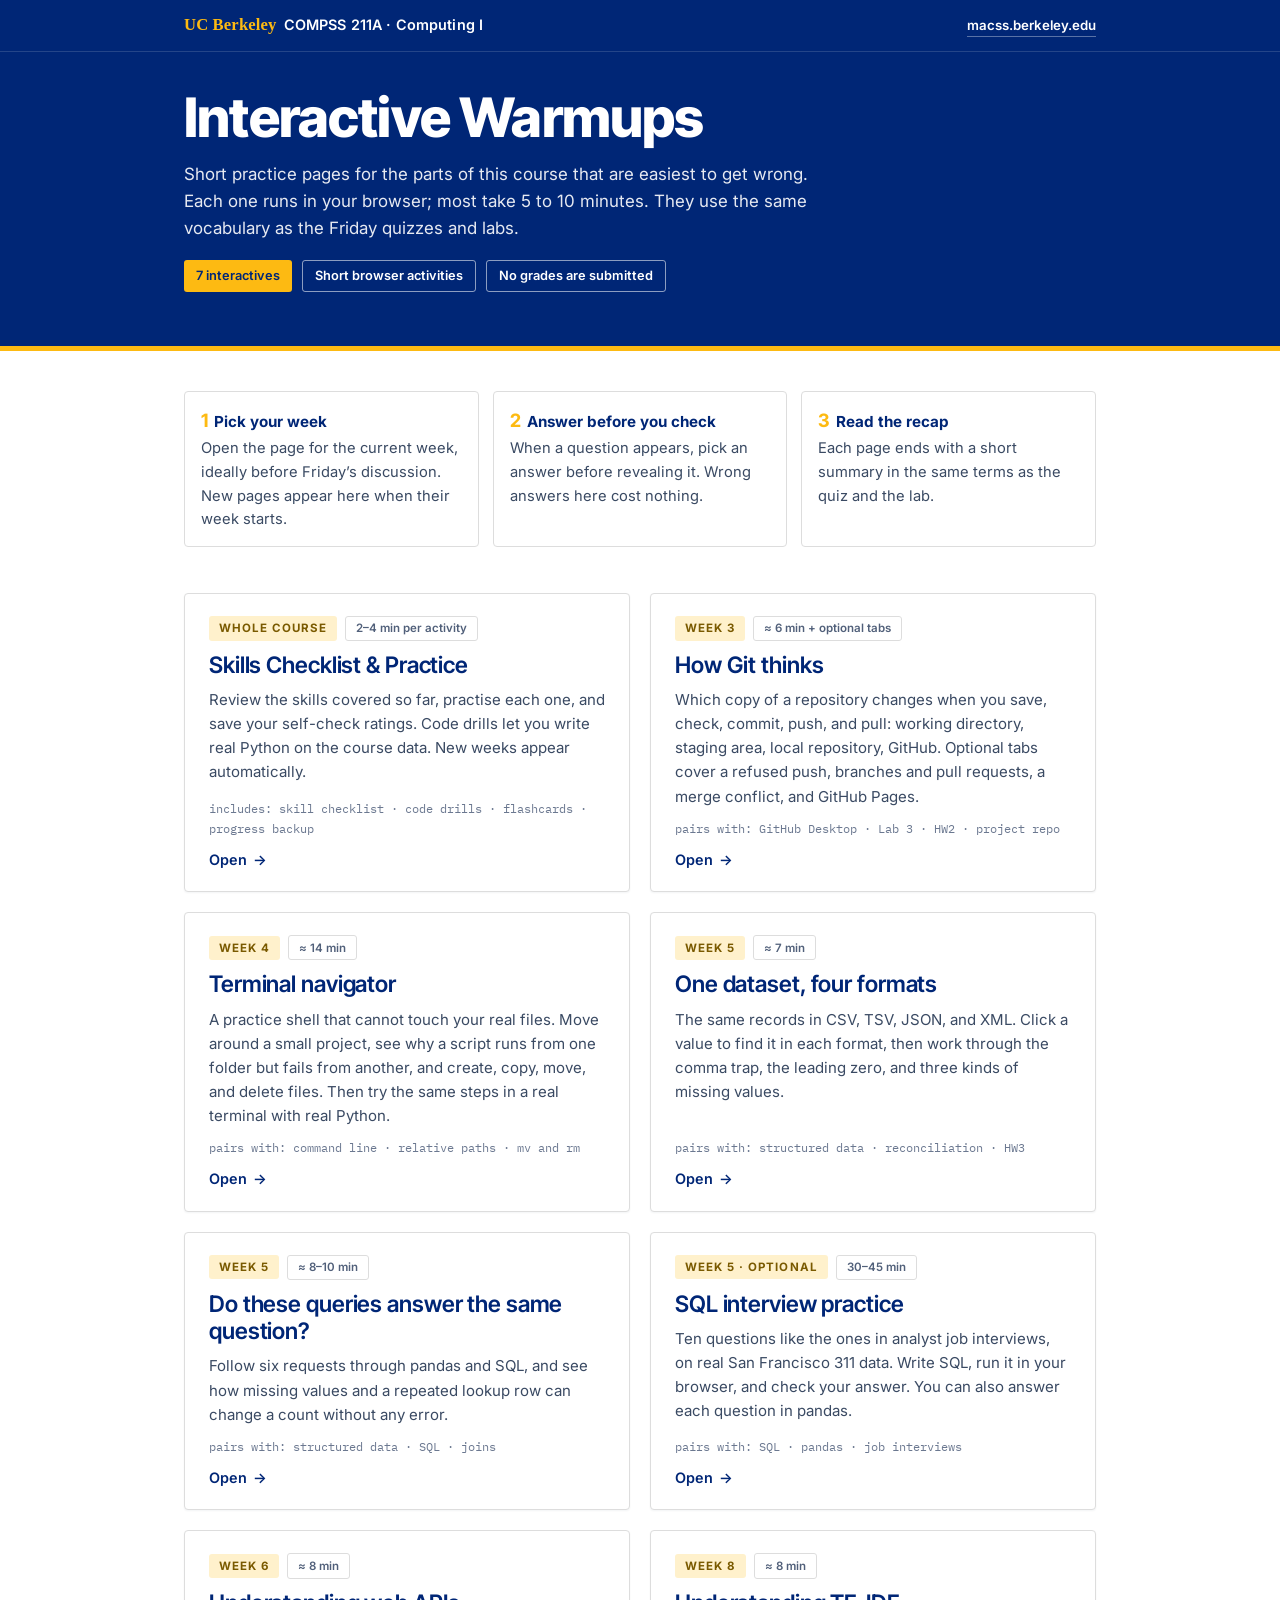
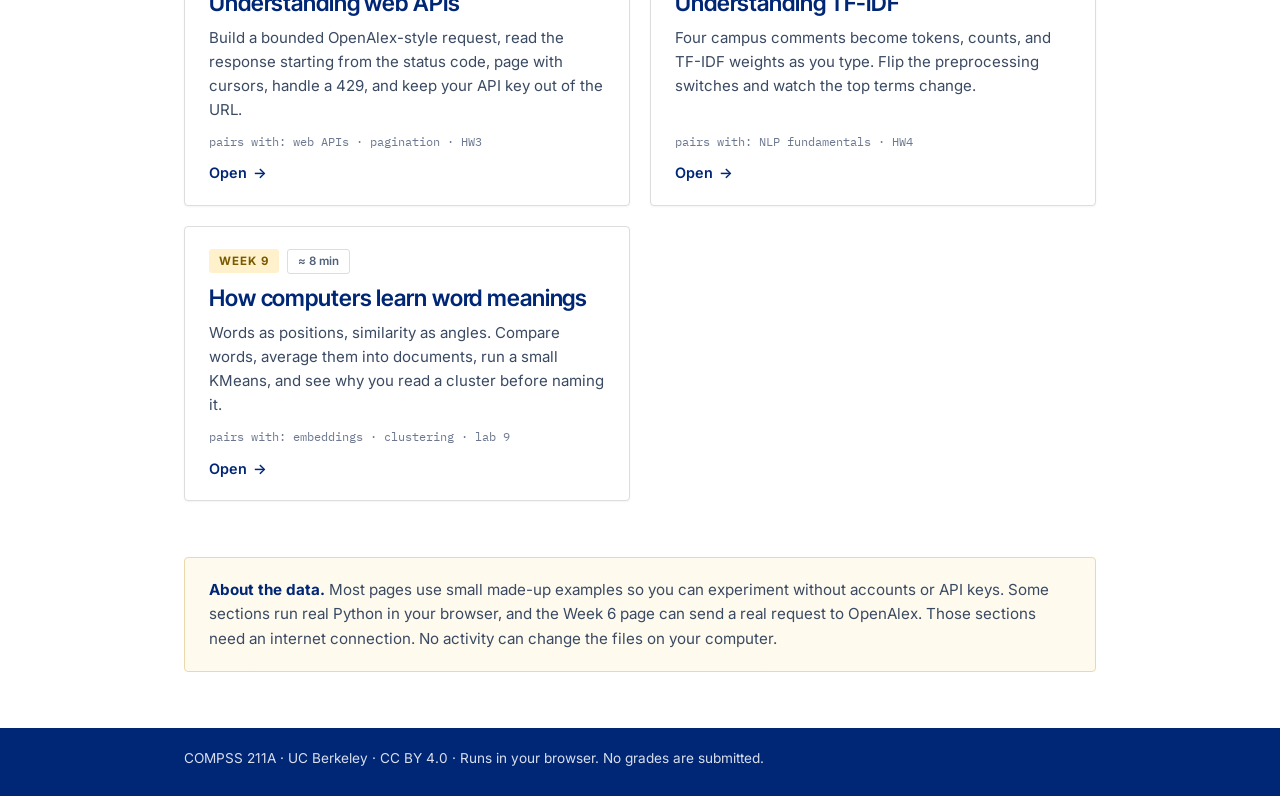
==== docs/index.html @ f14ea3a6 "Add SQL code drills and a ?preview switch to the practice studio Seven Week 5 drills practise SQL wi" ====
<!DOCTYPE html>
<html lang="en">
<head>
<meta charset="utf-8">
<meta name="viewport" content="width=device-width, initial-scale=1">
<title>COMPSS 211A Interactives</title>
<meta name="description" content="Short interactive practice pages for COMPSS 211A: Computing I at UC Berkeley, covering Git, Python scripts, the command line, data formats, web APIs, TF-IDF, and embeddings.">
<link rel="preconnect" href="https://fonts.googleapis.com">
<link rel="preconnect" href="https://fonts.gstatic.com" crossorigin>
<link href="https://fonts.googleapis.com/css2?family=Inter:wght@400;600;700&family=Inter+Tight:wght@600;700;800&family=IBM+Plex+Mono:wght@400;500&display=swap" rel="stylesheet">
<style>
:root{
  --berkeley:#002676; --ink:#1A1A1A; --paper:#FFFFFF; --card:#FFFFFF;
  --gold:#FDBA12; --gold-soft:#FFF1CC; --blue-mid:#2A4D9B; --line:#DDDDDD;
  --ok:#1E7D4E; --err:#B3403A; --code-bg:#0E1B45; --code-ink:#E8EDF6;
  --serif:"Inter Tight","Inter",-apple-system,"Segoe UI",sans-serif;
  --sans:"Inter",-apple-system,BlinkMacSystemFont,"Segoe UI",Helvetica,Arial,sans-serif;
  --mono:"IBM Plex Mono",ui-monospace,Menlo,monospace;
}
*{box-sizing:border-box;margin:0;padding:0}
html{scroll-behavior:smooth}
body{
  font-family:var(--sans);color:var(--ink);background:var(--paper);
  line-height:1.6;font-size:16.5px;
}
.wrap{max-width:960px;margin:0 auto;padding:0 24px}
/* ---------- header ---------- */
header{padding:56px 0 0}
.eyebrow{
  font-weight:600;letter-spacing:.14em;text-transform:uppercase;
  font-size:.78rem;color:var(--blue-mid);
}
h1{
  font-family:var(--serif);font-weight:600;color:var(--berkeley);
  font-size:clamp(2.3rem,5.5vw,3.4rem);line-height:1.12;margin:.35rem 0 .8rem;
  letter-spacing:-.01em;
}
h1 .amp{color:var(--gold);font-style:italic}
.lede{max-width:640px;font-size:1.06rem;color:#3A4A63}
.chips{display:flex;gap:10px;flex-wrap:wrap;margin:1.1rem 0 1.6rem}
.chip{
  display:inline-flex;align-items:center;gap:6px;
  font-size:.8rem;font-weight:600;padding:5px 12px;border-radius:3px;
}
.chip-gold{background:var(--gold);color:var(--berkeley)}
.chip-line{border:1.5px solid var(--line);color:#51607A;background:var(--card)}
.rule{height:3px;background:var(--gold);border:0;margin:0 0 44px;border-radius:2px}
/* ---------- how-to strip ---------- */
.howto{
  display:grid;grid-template-columns:repeat(3,1fr);gap:14px;margin-bottom:46px;
}
.howto div{
  background:var(--card);border:1px solid var(--line);border-radius:4px;
  padding:14px 16px;font-size:.92rem;color:#3A4A63;
}
.howto b{display:block;color:var(--berkeley);font-size:.95rem;margin-bottom:2px}
.howto .n{
  font-family:var(--serif);color:var(--gold);font-weight:700;font-size:1.15rem;
  margin-right:6px;
}
/* ---------- cards ---------- */
.grid{display:grid;grid-template-columns:1fr 1fr;gap:20px;margin-bottom:56px}
a.card{
  display:flex;flex-direction:column;gap:10px;text-decoration:none;color:inherit;
  background:var(--card);border:1px solid var(--line);border-radius:4px;
  padding:22px 24px 20px;box-shadow:0 1px 2px rgba(18,35,61,.05);
  transition:transform .18s ease, box-shadow .18s ease, border-color .18s ease;
  position:relative;overflow:hidden;
}
a.card::before{
  content:"";position:absolute;inset:0 auto 0 0;width:5px;background:var(--berkeley);
  transform:scaleY(0);transform-origin:top;transition:transform .22s ease;
}
a.card:hover,a.card:focus-visible{
  transform:translateY(-3px);box-shadow:0 10px 26px rgba(0,38,118,.13);
  border-color:#C4C9D4;
}
a.card:hover::before,a.card:focus-visible::before{transform:scaleY(1)}
a.card:focus-visible{outline:2px solid var(--gold);outline-offset:3px}
.card .meta{display:flex;gap:8px;align-items:center;flex-wrap:wrap}
.week{
  font-size:.72rem;font-weight:700;letter-spacing:.09em;text-transform:uppercase;
  background:var(--gold-soft);color:#7A5A00;padding:3px 10px;border-radius:3px;
}
.mins{font-size:.72rem;font-weight:600;color:#51607A;border:1.5px solid var(--line);
  padding:2.5px 10px;border-radius:3px}
.card h2{
  font-family:var(--serif);font-weight:600;color:var(--berkeley);
  font-size:1.42rem;line-height:1.2;letter-spacing:-.005em;
}
.card p{font-size:.94rem;color:#3A4A63;flex:1}
.card .go{
  font-weight:600;font-size:.9rem;color:var(--berkeley);
  display:inline-flex;align-items:center;gap:6px;
}
.card .go::after{content:"→";transition:transform .18s ease}
a.card:hover .go::after{transform:translateX(4px)}
.quiz{font-family:var(--mono);font-size:.76rem;color:#6B7890}
/* ---------- note ---------- */
.note{
  background:linear-gradient(0deg, rgba(253,186,18,.07), rgba(253,186,18,.07)),var(--card);
  border:1px solid #EAD9AC;border-radius:4px;padding:20px 24px;margin-bottom:56px;
  font-size:.95rem;color:#3A4A63;
}
.note b{color:var(--berkeley)}
/* ---------- footer ---------- */
footer{
  border-top:1px solid var(--line);padding:26px 0 44px;
  font-size:.85rem;color:#6B7890;
}
/* ---------- motion ---------- */
@media (prefers-reduced-motion: no-preference){
  .rise{opacity:0;transform:translateY(14px);animation:rise .6s ease forwards}
  @keyframes rise{to{opacity:1;transform:none}}
  .d1{animation-delay:.05s}.d2{animation-delay:.12s}.d3{animation-delay:.19s}
  .d4{animation-delay:.26s}.d5{animation-delay:.33s}.d6{animation-delay:.40s}
  .d7{animation-delay:.47s}.d8{animation-delay:.54s}.d9{animation-delay:.61s}
}
@media (max-width:760px){
  .grid{grid-template-columns:1fr}
  .howto{grid-template-columns:1fr}
  header{padding-top:40px}
}

/* ═══ MaCSS skin, aligned with macss.berkeley.edu ═══ */
html,body{overflow-x:clip}
.mast{background:var(--berkeley);margin:0 calc(50% - 50vw);padding:12px calc(50vw - 50%);display:flex;justify-content:space-between;align-items:baseline;gap:14px;flex-wrap:wrap;border-bottom:1px solid rgba(255,255,255,.14)}
.mast .brand{color:#fff;font-family:var(--sans);font-size:.9rem;font-weight:600;letter-spacing:.01em}
.mast .brand .uc{font-family:Georgia,"Times New Roman",serif;color:var(--gold);font-size:1.04rem;font-weight:700;margin-right:7px}
.mast a{color:#fff;font-family:var(--sans);font-weight:600;font-size:.83rem;text-decoration:none;border-bottom:1.5px solid rgba(255,255,255,.35);border-radius:0}
.mast a:hover{border-bottom-color:var(--gold);color:#fff;text-decoration:none}
.mast a:focus-visible{outline:2px solid var(--gold);outline-offset:3px}
.wrap>header,.page>header{background:var(--berkeley);margin:0 calc(50% - 50vw);padding:30px calc(50vw - 50%) 28px;border-bottom:5px solid var(--gold);margin-bottom:40px}
.wrap>header .eyebrow,.page>header .eyebrow{display:none}
.wrap>header h1,.page>header h1{color:#fff;font-weight:800;letter-spacing:-.015em}
.wrap>header .lede,.wrap>header .promise,.page>header .promise,.page>header .lede{color:rgba(255,255,255,.9)}
.wrap>header .chip-line,.wrap>header .chip-outline,.page>header .chip-outline,.wrap>header .meta-chip.outline{border-color:rgba(255,255,255,.55);color:#fff;background:transparent}
.rule,.goldrule,.gold-rule{display:none}
.rise,.reveal,.fade{opacity:1!important;transform:none!important;animation:none!important}
h2 .step{color:var(--berkeley)}
footer{background:var(--berkeley);color:rgba(255,255,255,.85);margin:44px calc(50% - 50vw) 0;padding:20px calc(50vw - 50%) 26px;border-top:0}
/* Cards for later weeks stay hidden until their week starts (see the script at the end). */
.card[data-open]:not(.is-open){display:none}
</style>
</head>
<body>
<div class="wrap">

<div class="mast"><span class="brand"><span class="uc">UC Berkeley</span>COMPSS 211A · Computing I</span><a href="https://macss.berkeley.edu/">macss.berkeley.edu</a></div>

<header>
  <p class="eyebrow rise d1">COMPSS 211A &middot; Computing I &middot; UC Berkeley</p>
  <h1 class="rise d2">Interactive Warmups</h1>
  <p class="lede rise d3">
    Short practice pages for the parts of this course that are easiest to get wrong.
    Each one runs in your browser; most take 5 to 10 minutes. They use the same
    vocabulary as the Friday quizzes and labs.
  </p>
  <div class="chips rise d4">
    <span class="chip chip-gold">7 interactives</span>
    <span class="chip chip-line">Short browser activities</span>
    <span class="chip chip-line">No grades are submitted</span>
  </div>
</header>
<hr class="rule rise d4">

<section class="howto rise d5" aria-label="How to use these">
  <div><b><span class="n">1</span>Pick your week</b>Open the page for the current week, ideally before Friday’s discussion. New pages appear here when their week starts.</div>
  <div><b><span class="n">2</span>Answer before you check</b>When a question appears, pick an answer before revealing it. Wrong answers here cost nothing.</div>
  <div><b><span class="n">3</span>Read the recap</b>Each page ends with a short summary in the same terms as the quiz and the lab.</div>
</section>

<main class="grid">
  <a class="card" href="https://macss-berkeley.github.io/compss-211a/practice/#class/fa667cca8488390e591cf06e9cb55d4dbf8f8232f83f6397">
    <span class="meta"><span class="week">Whole course</span><span class="mins">2–4 min per activity</span></span>
    <h2>Skills Checklist &amp; Practice</h2>
    <p>Review the skills covered so far, practise each one, and save your self-check ratings. Code drills let you write real Python on the course data. New weeks appear automatically.</p>
    <span class="quiz">includes: skill checklist &middot; code drills &middot; flashcards &middot; progress backup</span>
    <span class="go">Open</span>
  </a>
  <a class="card rise d5" data-open="2026-09-21T00:00:00-07:00" href="interactives/week03-how-git-thinks.html">
    <span class="meta"><span class="week">Week 3</span><span class="mins">≈ 6 min + optional tabs</span></span>
    <h2>How Git thinks</h2>
    <p>Which copy of a repository changes when you save, check, commit, push, and pull: working directory, staging area, local repository, GitHub. Optional tabs cover a refused push, branches and pull requests, a merge conflict, and GitHub Pages.</p>
    <span class="quiz">pairs with: GitHub Desktop &middot; Lab 3 &middot; HW2 &middot; project repo</span>
    <span class="go">Open</span>
  </a>

  <a class="card rise d6" data-open="2026-09-28T00:00:00-07:00" href="interactives/week04-terminal-navigator.html">
    <span class="meta"><span class="week">Week 4</span><span class="mins">≈ 14 min</span></span>
    <h2>Terminal navigator</h2>
    <p>A practice shell that cannot touch your real files. Move around a small project, see why a script runs from one folder but fails from another, and create, copy, move, and delete files. Then try the same steps in a real terminal with real Python.</p>
    <span class="quiz">pairs with: command line &middot; relative paths &middot; mv and rm</span>
    <span class="go">Open</span>
  </a>

  <a class="card rise d7" data-open="2026-10-05T00:00:00-07:00" href="interactives/week05-one-dataset-four-formats.html">
    <span class="meta"><span class="week">Week 5</span><span class="mins">≈ 7 min</span></span>
    <h2>One dataset, four formats</h2>
    <p>The same records in CSV, TSV, JSON, and XML. Click a value to find it in each format, then work through the comma trap, the leading zero, and three kinds of missing values.</p>
    <span class="quiz">pairs with: structured data &middot; reconciliation &middot; HW3</span>
    <span class="go">Open</span>
  </a>

  <a class="card rise d7" data-open="2026-10-05T00:00:00-07:00" href="interactives/week05-pandas-sql.html">
    <span class="meta"><span class="week">Week 5</span><span class="mins">≈ 8–10 min</span></span>
    <h2>Do these queries answer the same question?</h2>
    <p>Follow six requests through pandas and SQL, and see how missing values and a repeated lookup row can change a count without any error.</p>
    <span class="quiz">pairs with: structured data &middot; SQL &middot; joins</span>
    <span class="go">Open</span>
  </a>

  <a class="card rise d7" data-open="2026-10-05T00:00:00-07:00" href="interactives/week05-sql-practice.html">
    <span class="meta"><span class="week">Week 5 · optional</span><span class="mins">30–45 min</span></span>
    <h2>SQL interview practice</h2>
    <p>Ten questions like the ones in analyst job interviews, on real San Francisco 311 data. Write SQL, run it in your browser, and check your answer. You can also answer each question in pandas.</p>
    <span class="quiz">pairs with: SQL &middot; pandas &middot; job interviews</span>
    <span class="go">Open</span>
  </a>

  <a class="card rise d7" data-open="2026-10-12T00:00:00-07:00" href="interactives/week06-understanding-web-apis.html">
    <span class="meta"><span class="week">Week 6</span><span class="mins">≈ 8 min</span></span>
    <h2>Understanding web APIs</h2>
    <p>Build a bounded OpenAlex-style request, read the response starting from the status code, page with cursors, handle a 429, and keep your API key out of the URL.</p>
    <span class="quiz">pairs with: web APIs &middot; pagination &middot; HW3</span>
    <span class="go">Open</span>
  </a>

  <a class="card rise d8" data-open="2026-10-26T00:00:00-07:00" href="interactives/week08-understanding-tf-idf.html">
    <span class="meta"><span class="week">Week 8</span><span class="mins">≈ 8 min</span></span>
    <h2>Understanding TF-IDF</h2>
    <p>Four campus comments become tokens, counts, and TF-IDF weights as you type. Flip the preprocessing switches and watch the top terms change.</p>
    <span class="quiz">pairs with: NLP fundamentals &middot; HW4</span>
    <span class="go">Open</span>
  </a>

  <a class="card rise d8" data-open="2026-11-02T00:00:00-08:00" href="interactives/week09-how-computers-learn-word-meanings.html">
    <span class="meta"><span class="week">Week 9</span><span class="mins">≈ 8 min</span></span>
    <h2>How computers learn word meanings</h2>
    <p>Words as positions, similarity as angles. Compare words, average them into documents, run a small KMeans, and see why you read a cluster before naming it.</p>
    <span class="quiz">pairs with: embeddings &middot; clustering &middot; lab 9</span>
    <span class="go">Open</span>
  </a>
</main>

<aside class="note rise d9">
  <b>About the data.</b> Most pages use small made-up examples so you can experiment
  without accounts or API keys. Some sections run real Python in your browser, and the
  Week 6 page can send a real request to OpenAlex. Those sections need an internet
  connection. No activity can change the files on your computer.
</aside>

<footer class="rise d9">
  COMPSS 211A &middot; UC Berkeley &middot; CC BY 4.0 &middot; Runs in your browser. No grades are submitted.
</footer>

</div>
<script>
/* Show a week's cards from Monday 00:00 Pacific of that week. Add ?preview to the URL to see every card. */
(function () {
  var now = new Date();
  var preview = /[?&]preview\b/.test(location.search);
  document.querySelectorAll(".card[data-open]").forEach(function (card) {
    if (preview || now >= new Date(card.getAttribute("data-open"))) card.classList.add("is-open");
  });
  /* The practice studio has the same switch: carry the preview over, without joining the class report. */
  if (preview) document.querySelectorAll('a.card[href*="/practice/"]').forEach(function (card) {
    card.setAttribute("href", "practice/?preview");
  });
})();
</script>
</body>
</html>
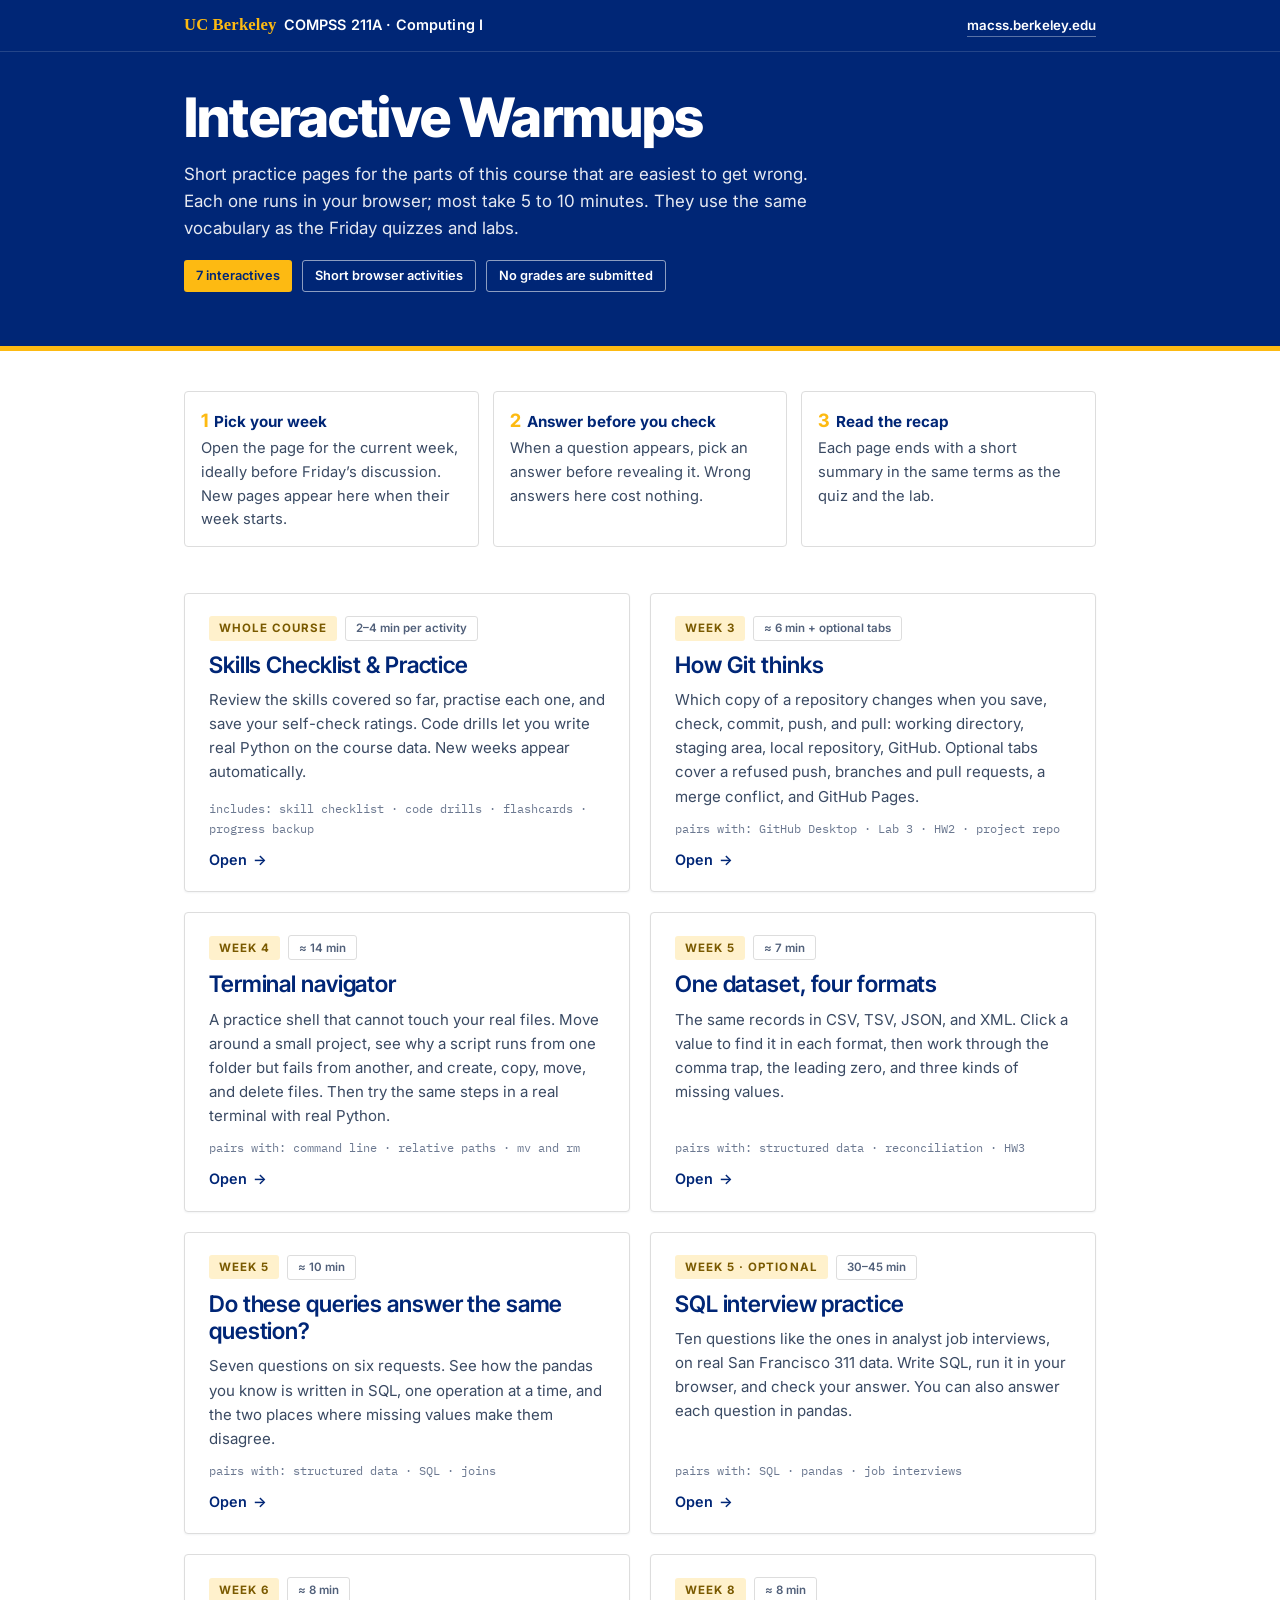
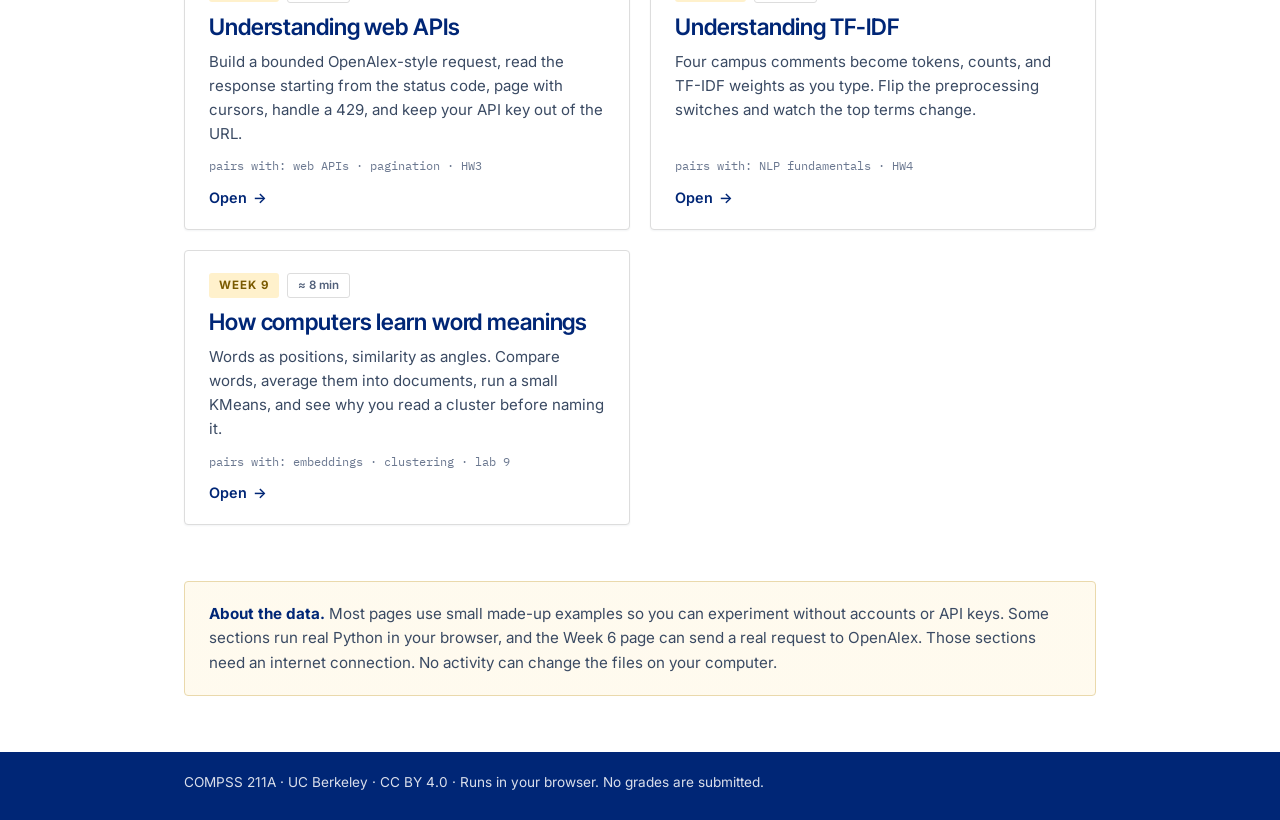
==== commit 23b19847: "Rebuild the pandas and SQL interactive to teach the mapping first The page now has seven short quest" ====
--- a/docs/index.html
+++ b/docs/index.html
@@ -203,9 +203,9 @@
   </a>
 
   <a class="card rise d7" data-open="2026-10-05T00:00:00-07:00" href="interactives/week05-pandas-sql.html">
-    <span class="meta"><span class="week">Week 5</span><span class="mins">≈ 8–10 min</span></span>
+    <span class="meta"><span class="week">Week 5</span><span class="mins">≈ 10 min</span></span>
     <h2>Do these queries answer the same question?</h2>
-    <p>Follow six requests through pandas and SQL, and see how missing values and a repeated lookup row can change a count without any error.</p>
+    <p>Seven questions on six requests. See how the pandas you know is written in SQL, one operation at a time, and the two places where missing values make them disagree.</p>
     <span class="quiz">pairs with: structured data &middot; SQL &middot; joins</span>
     <span class="go">Open</span>
   </a>
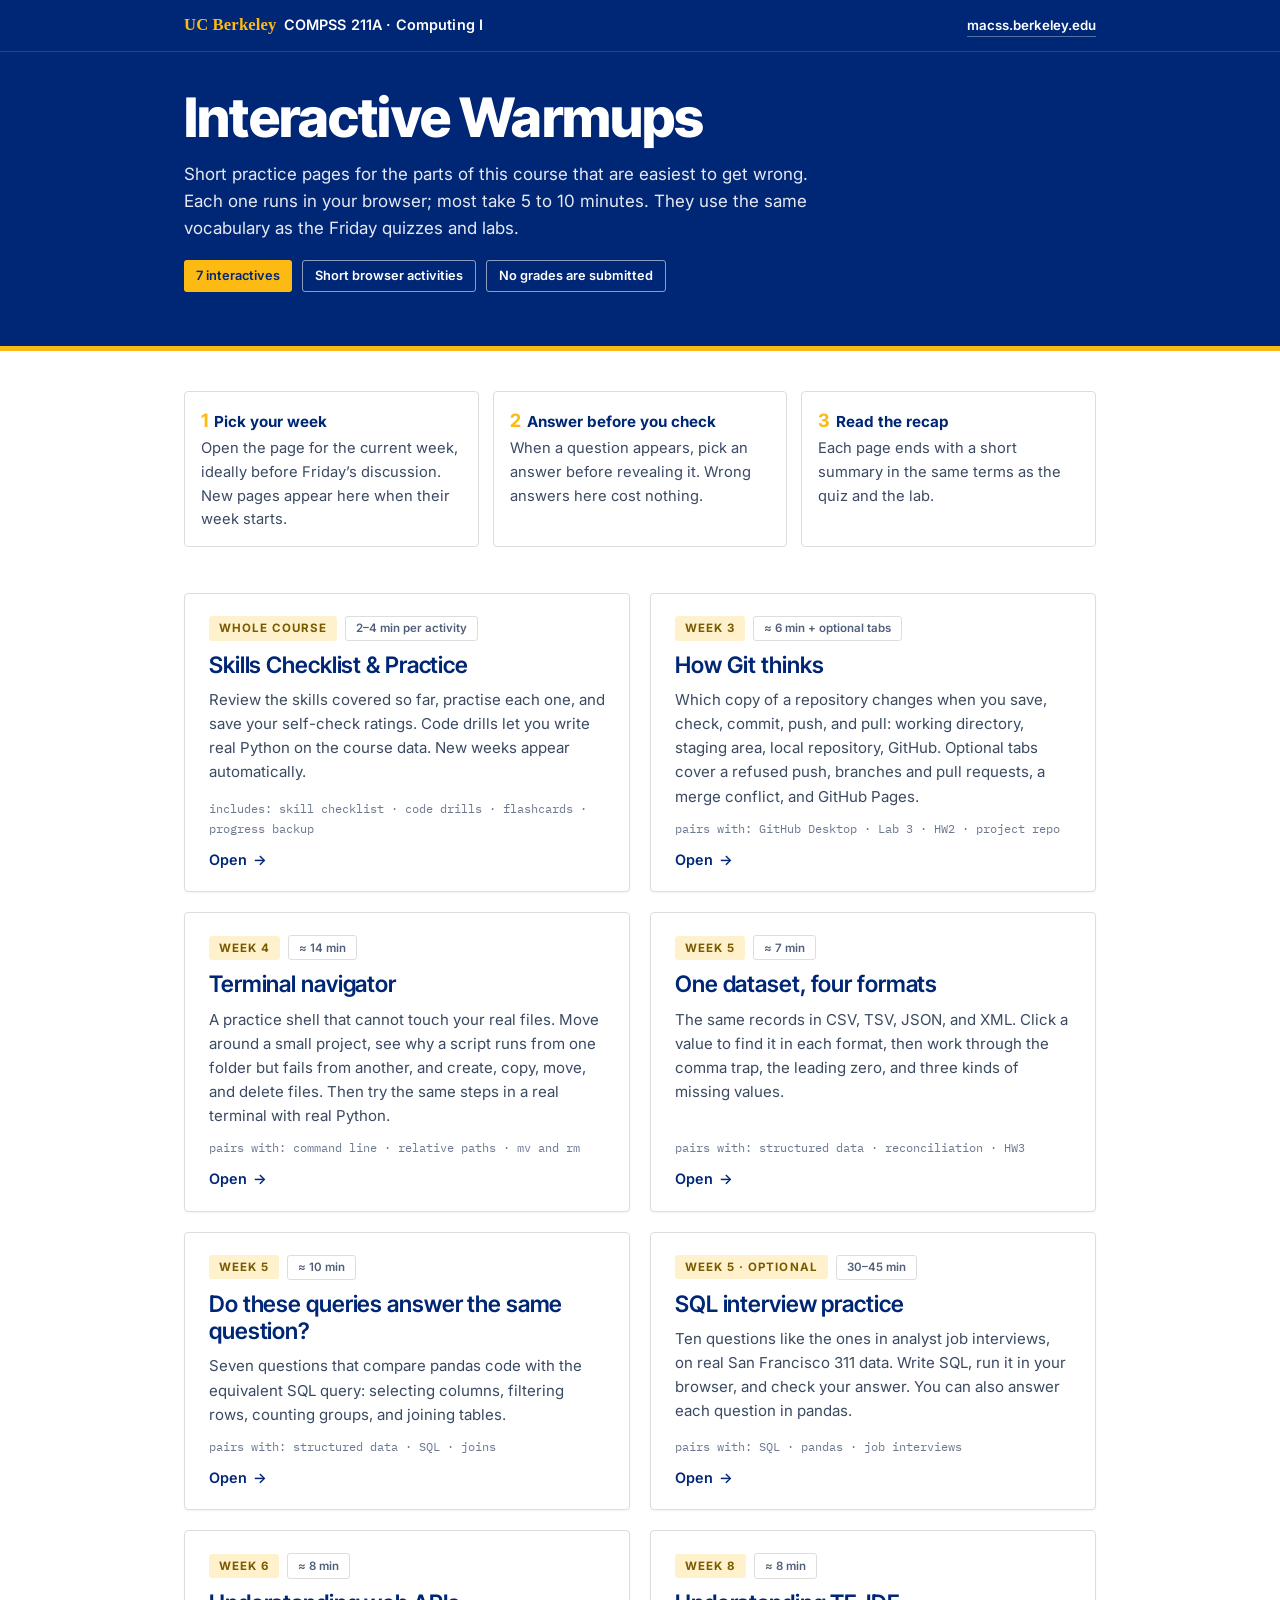
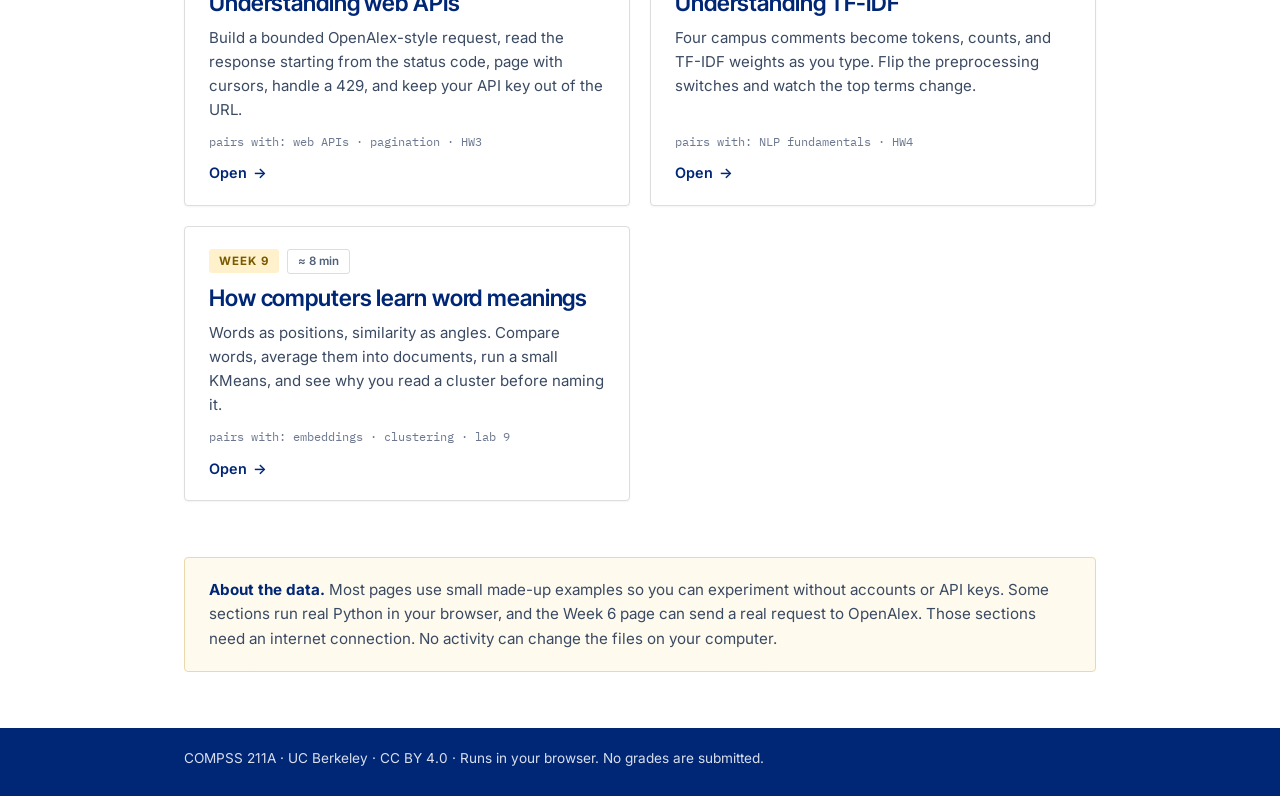
==== commit a7d0c788: "Use plain descriptive text on the pandas and SQL interactive The header, the index card and the summ" ====
--- a/docs/index.html
+++ b/docs/index.html
@@ -205,7 +205,7 @@
   <a class="card rise d7" data-open="2026-10-05T00:00:00-07:00" href="interactives/week05-pandas-sql.html">
     <span class="meta"><span class="week">Week 5</span><span class="mins">≈ 10 min</span></span>
     <h2>Do these queries answer the same question?</h2>
-    <p>Seven questions on six requests. See how the pandas you know is written in SQL, one operation at a time, and the two places where missing values make them disagree.</p>
+    <p>Seven questions that compare pandas code with the equivalent SQL query: selecting columns, filtering rows, counting groups, and joining tables.</p>
     <span class="quiz">pairs with: structured data &middot; SQL &middot; joins</span>
     <span class="go">Open</span>
   </a>
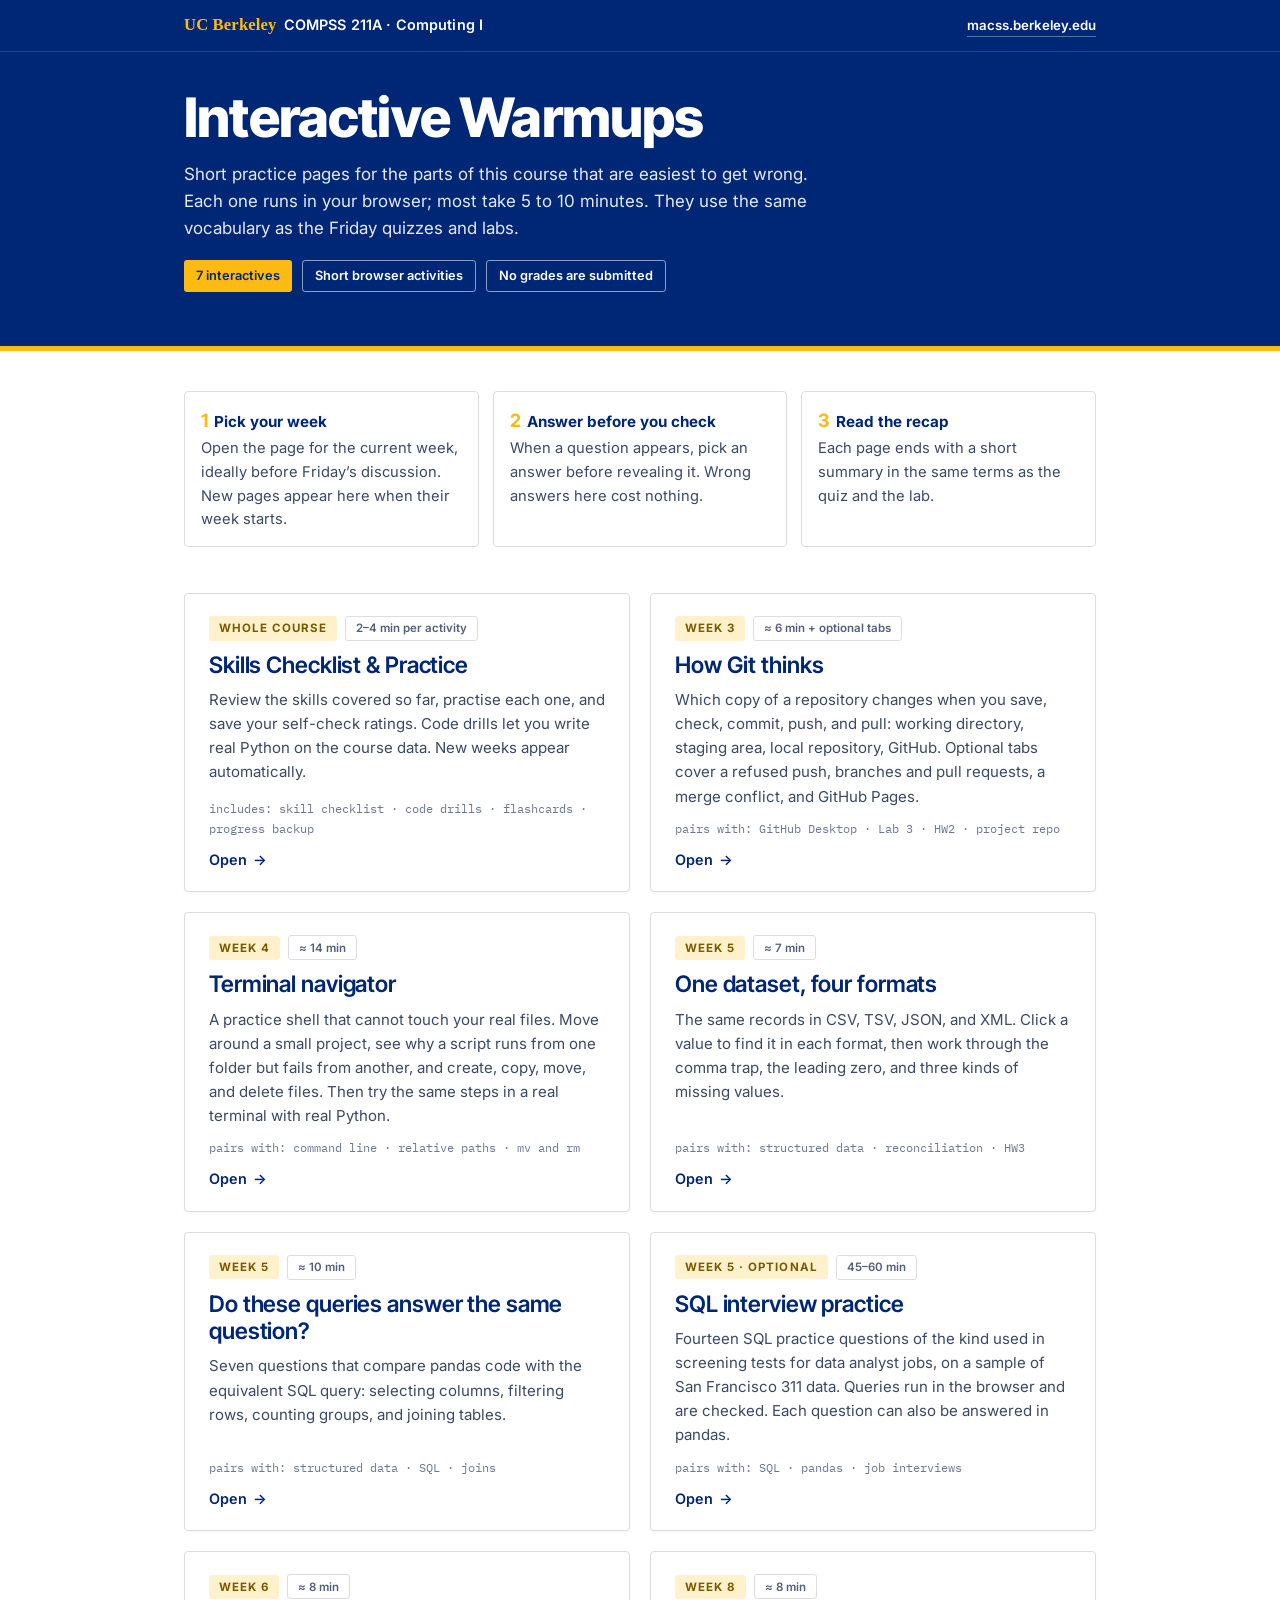
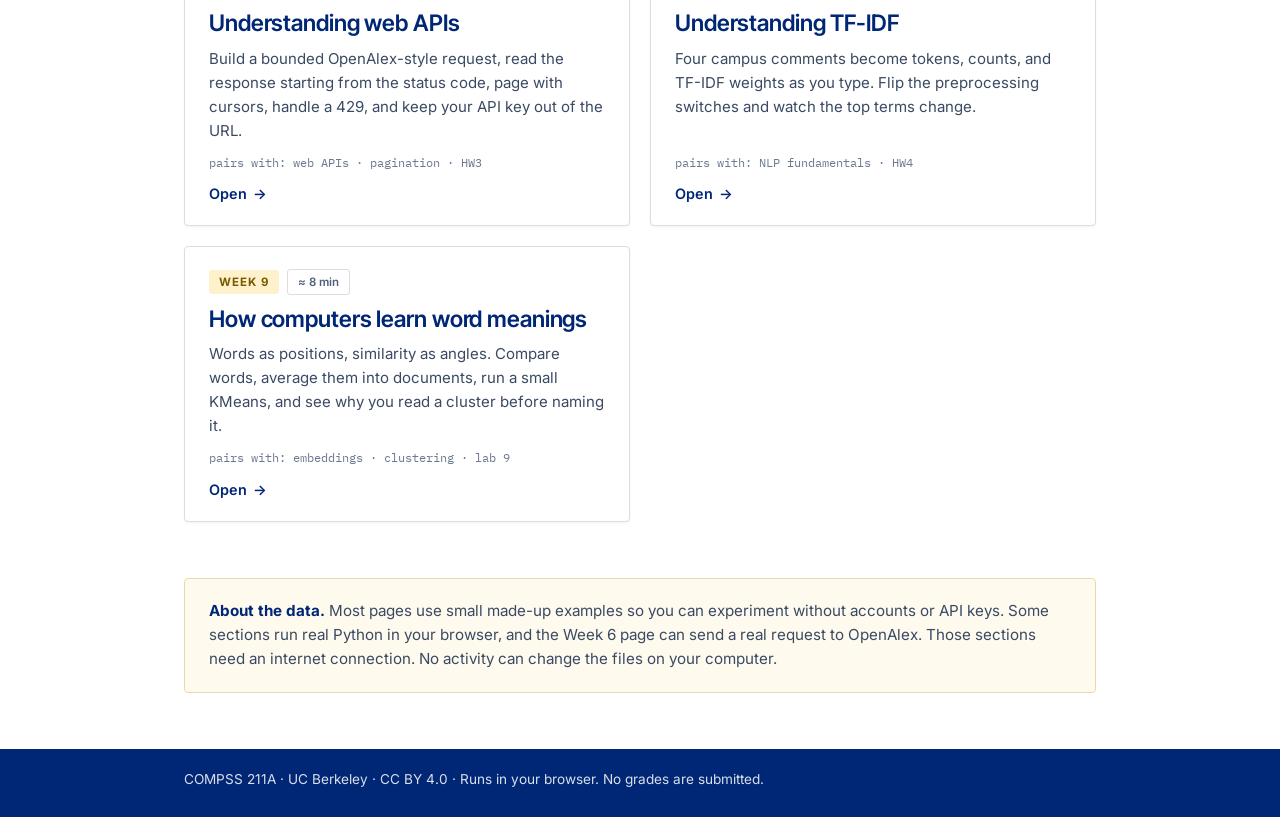
==== commit 89020f3b: "Add four medium questions to the SQL practice page and correct its intro New questions: a three-tabl" ====
--- a/docs/index.html
+++ b/docs/index.html
@@ -211,9 +211,9 @@
   </a>
 
   <a class="card rise d7" data-open="2026-10-05T00:00:00-07:00" href="interactives/week05-sql-practice.html">
-    <span class="meta"><span class="week">Week 5 · optional</span><span class="mins">30–45 min</span></span>
+    <span class="meta"><span class="week">Week 5 · optional</span><span class="mins">45–60 min</span></span>
     <h2>SQL interview practice</h2>
-    <p>Ten questions like the ones in analyst job interviews, on real San Francisco 311 data. Write SQL, run it in your browser, and check your answer. You can also answer each question in pandas.</p>
+    <p>Fourteen SQL practice questions of the kind used in screening tests for data analyst jobs, on a sample of San Francisco 311 data. Queries run in the browser and are checked. Each question can also be answered in pandas.</p>
     <span class="quiz">pairs with: SQL &middot; pandas &middot; job interviews</span>
     <span class="go">Open</span>
   </a>
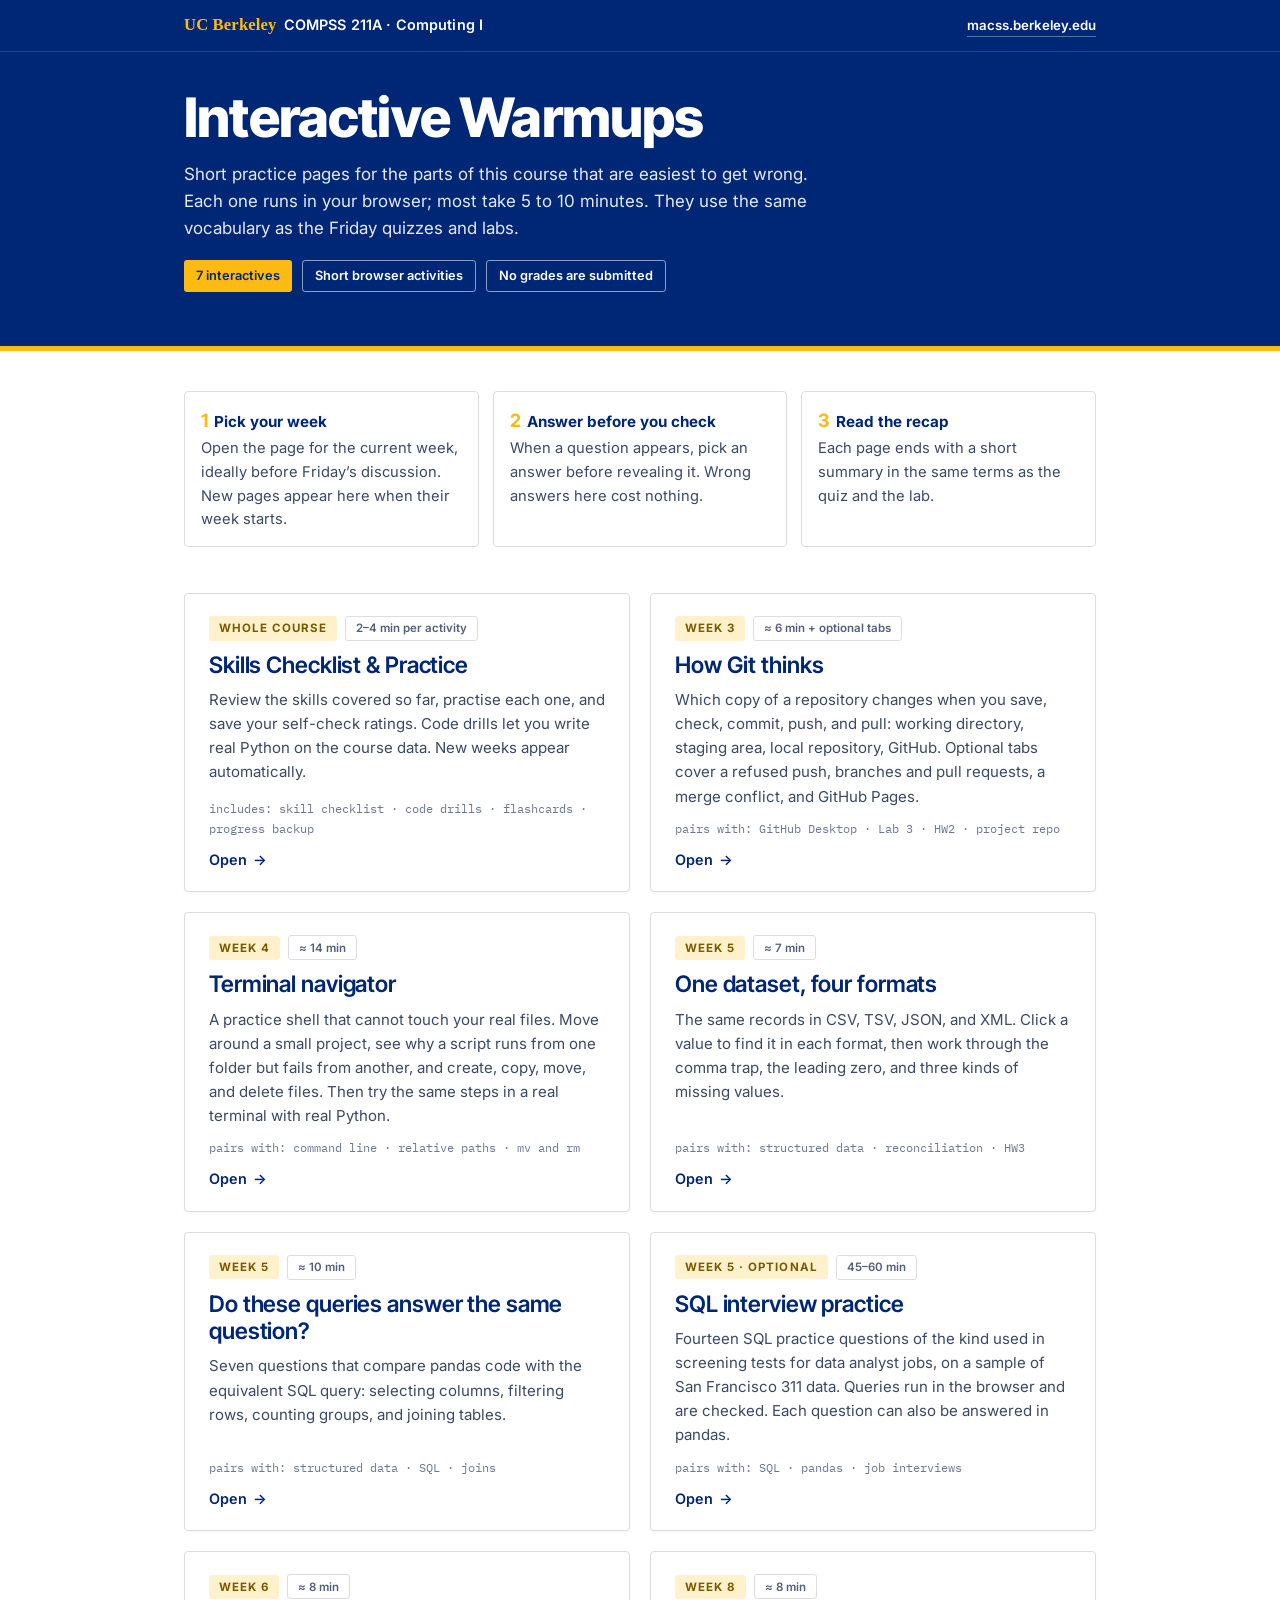
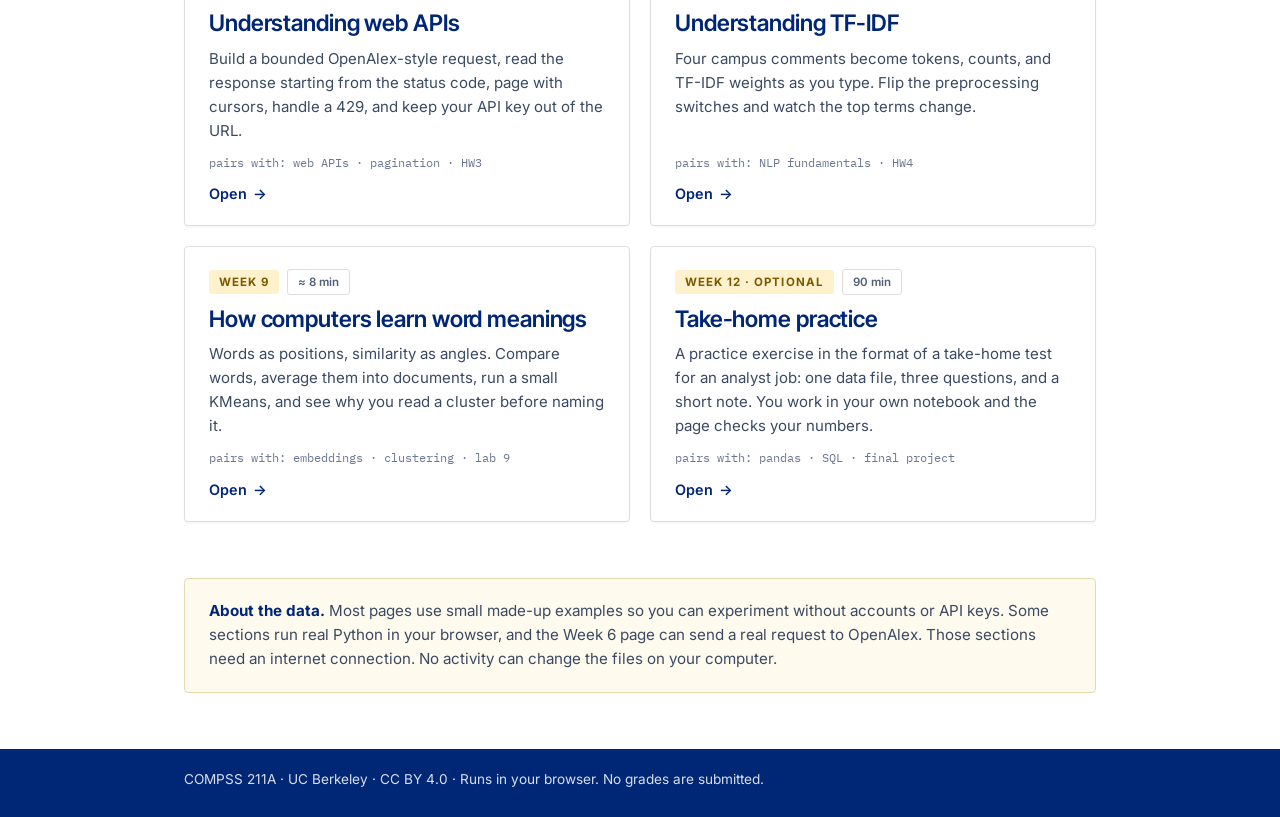
==== commit cd592e7f: "Add a take-home practice page and a hiring section to the Week 13 page The new page gives a 90-minut" ====
--- a/docs/index.html
+++ b/docs/index.html
@@ -241,6 +241,14 @@
     <span class="quiz">pairs with: embeddings &middot; clustering &middot; lab 9</span>
     <span class="go">Open</span>
   </a>
+
+  <a class="card rise d8" data-open="2026-11-23T00:00:00-08:00" href="interactives/week12-take-home-practice.html">
+    <span class="meta"><span class="week">Week 12 · optional</span><span class="mins">90 min</span></span>
+    <h2>Take-home practice</h2>
+    <p>A practice exercise in the format of a take-home test for an analyst job: one data file, three questions, and a short note. You work in your own notebook and the page checks your numbers.</p>
+    <span class="quiz">pairs with: pandas &middot; SQL &middot; final project</span>
+    <span class="go">Open</span>
+  </a>
 </main>
 
 <aside class="note rise d9">
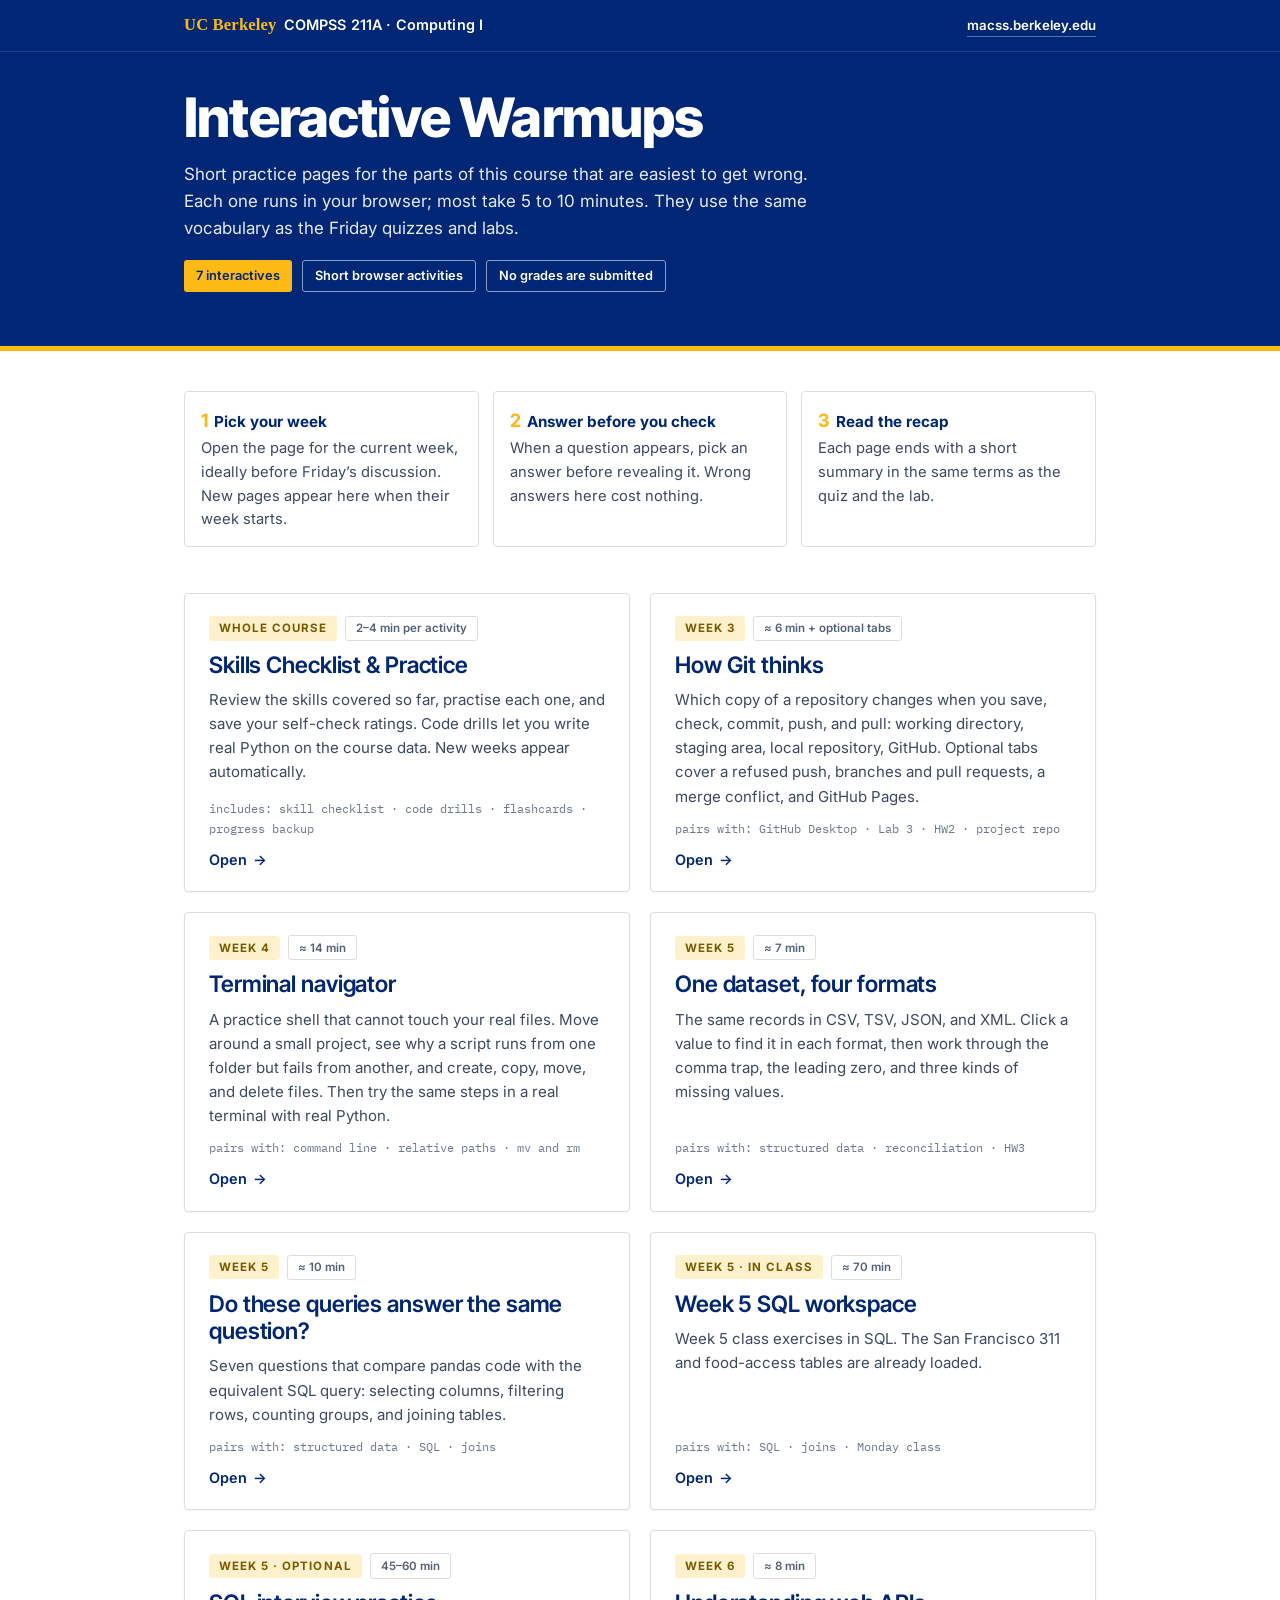
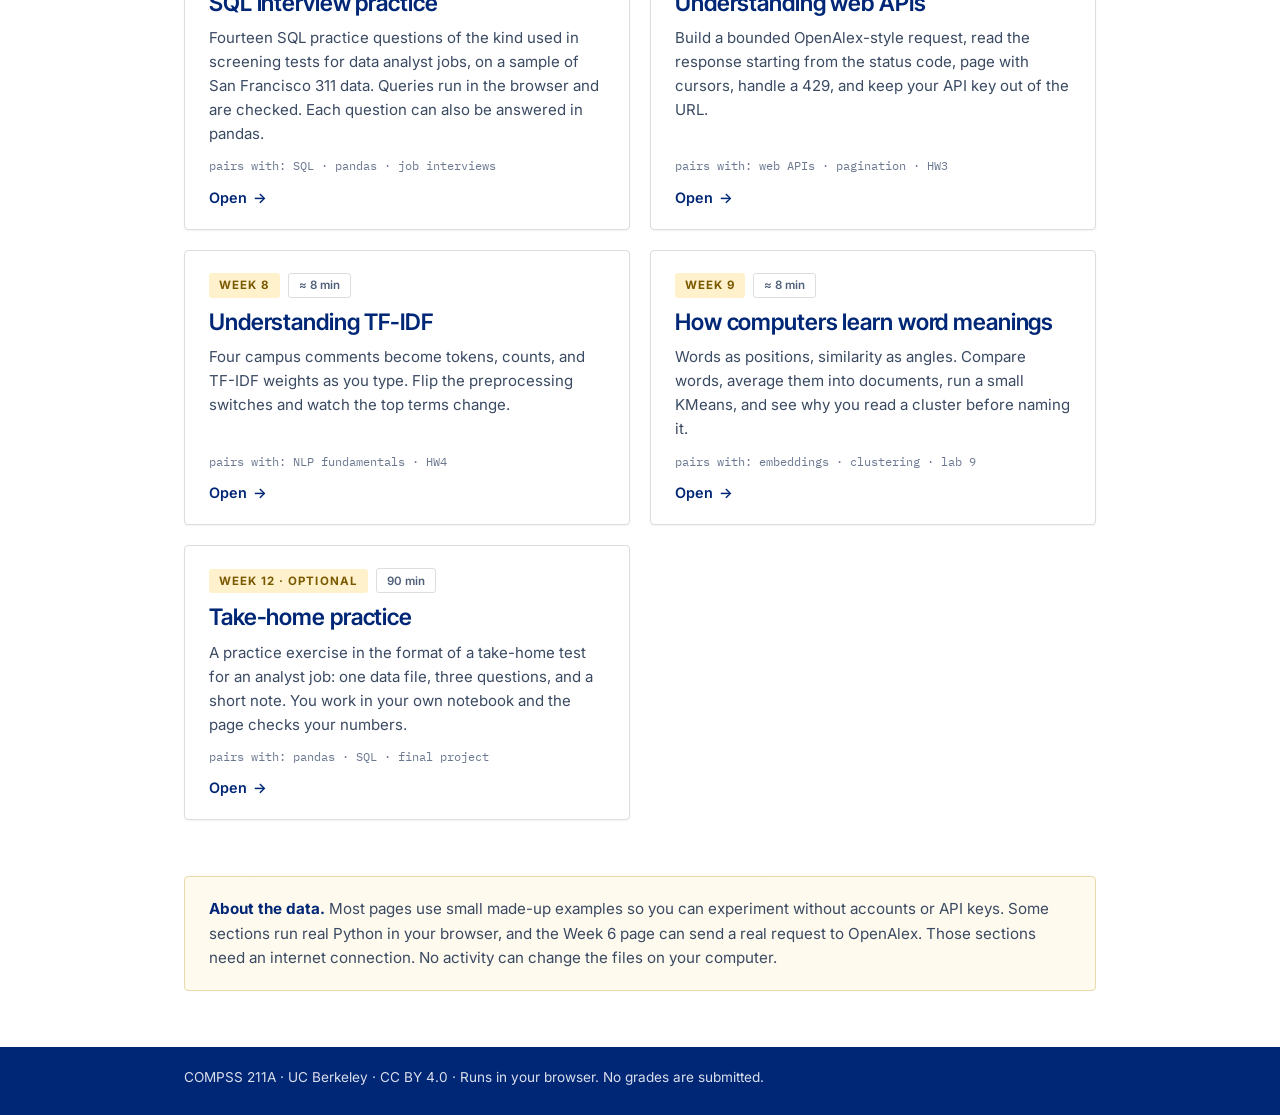
==== commit a6388885: "Add a Week 5 SQL workspace page for Monday's class The class exercises run in the browser on SQLite " ====
--- a/docs/index.html
+++ b/docs/index.html
@@ -210,6 +210,14 @@
     <span class="go">Open</span>
   </a>
 
+  <a class="card rise d7" data-open="2026-10-05T00:00:00-07:00" href="interactives/week05-sql-workspace.html">
+    <span class="meta"><span class="week">Week 5 · in class</span><span class="mins">≈ 70 min</span></span>
+    <h2>Week 5 SQL workspace</h2>
+    <p>Week 5 class exercises in SQL. The San Francisco 311 and food-access tables are already loaded.</p>
+    <span class="quiz">pairs with: SQL &middot; joins &middot; Monday class</span>
+    <span class="go">Open</span>
+  </a>
+
   <a class="card rise d7" data-open="2026-10-05T00:00:00-07:00" href="interactives/week05-sql-practice.html">
     <span class="meta"><span class="week">Week 5 · optional</span><span class="mins">45–60 min</span></span>
     <h2>SQL interview practice</h2>
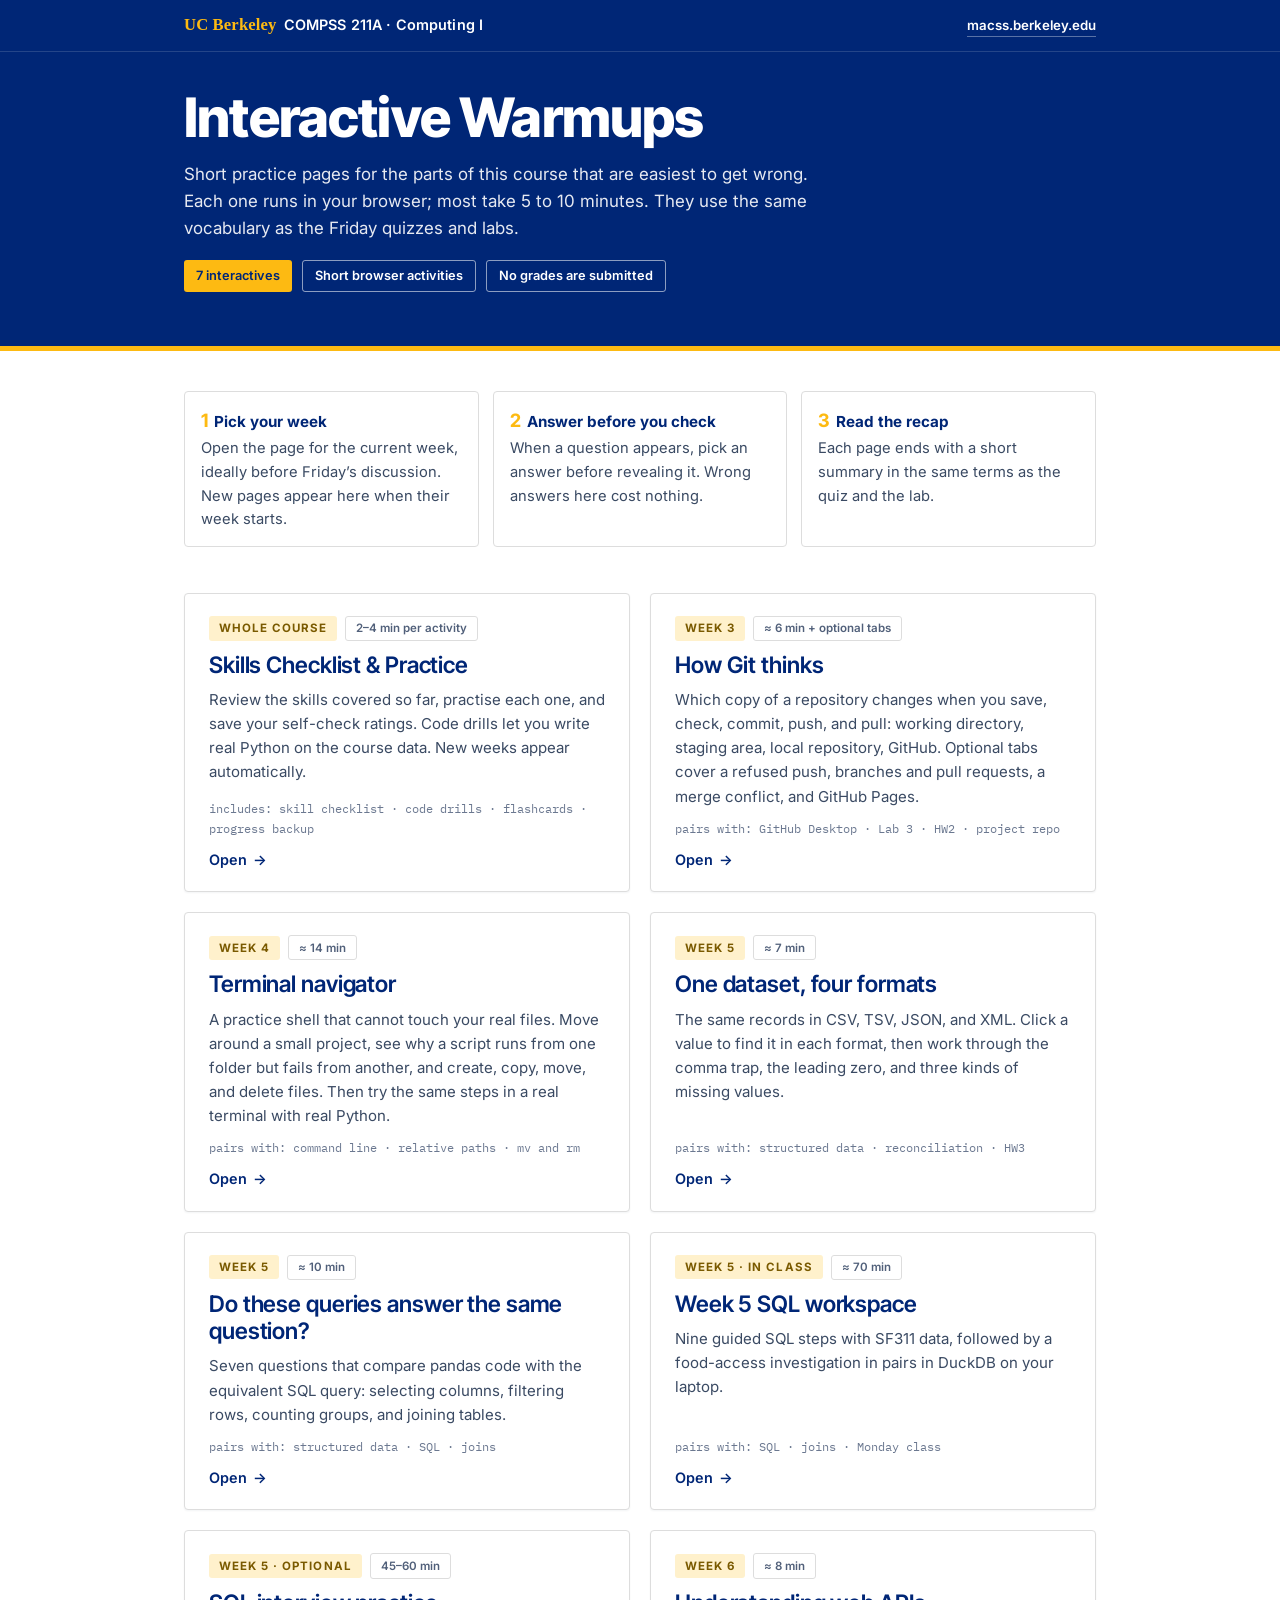
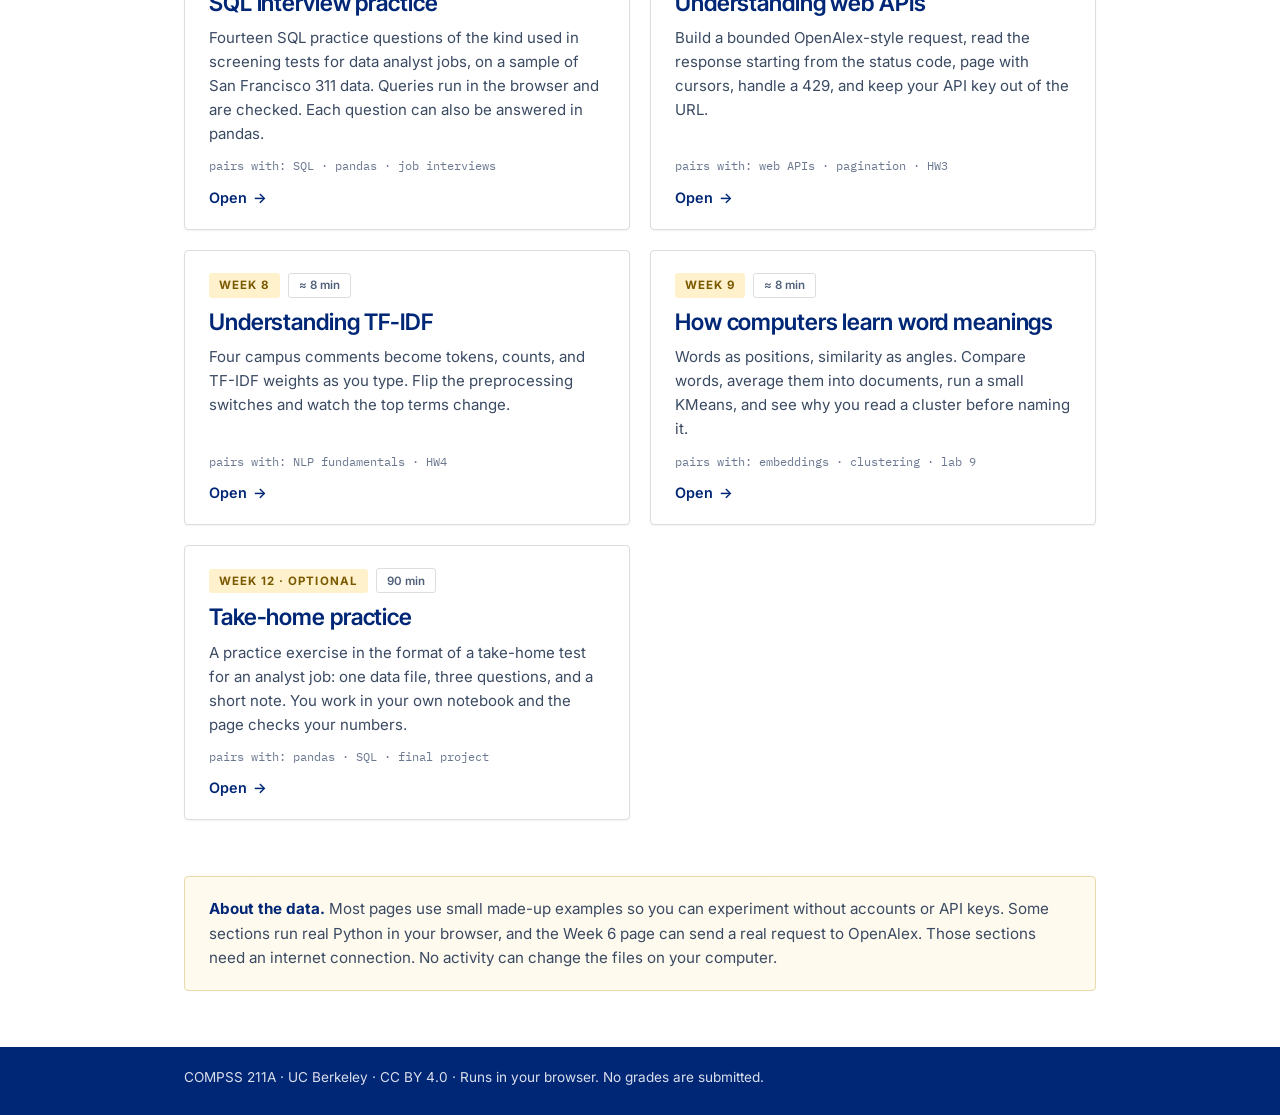
==== commit 79647416: "End the Week 5 class with a paired DuckDB worksheet in the repo The SQL workspace page now stops aft" ====
--- a/docs/index.html
+++ b/docs/index.html
@@ -213,7 +213,7 @@
   <a class="card rise d7" data-open="2026-10-05T00:00:00-07:00" href="interactives/week05-sql-workspace.html">
     <span class="meta"><span class="week">Week 5 · in class</span><span class="mins">≈ 70 min</span></span>
     <h2>Week 5 SQL workspace</h2>
-    <p>Week 5 class exercises in SQL. The San Francisco 311 and food-access tables are already loaded.</p>
+    <p>Nine guided SQL steps with SF311 data, followed by a food-access investigation in pairs in DuckDB on your laptop.</p>
     <span class="quiz">pairs with: SQL &middot; joins &middot; Monday class</span>
     <span class="go">Open</span>
   </a>
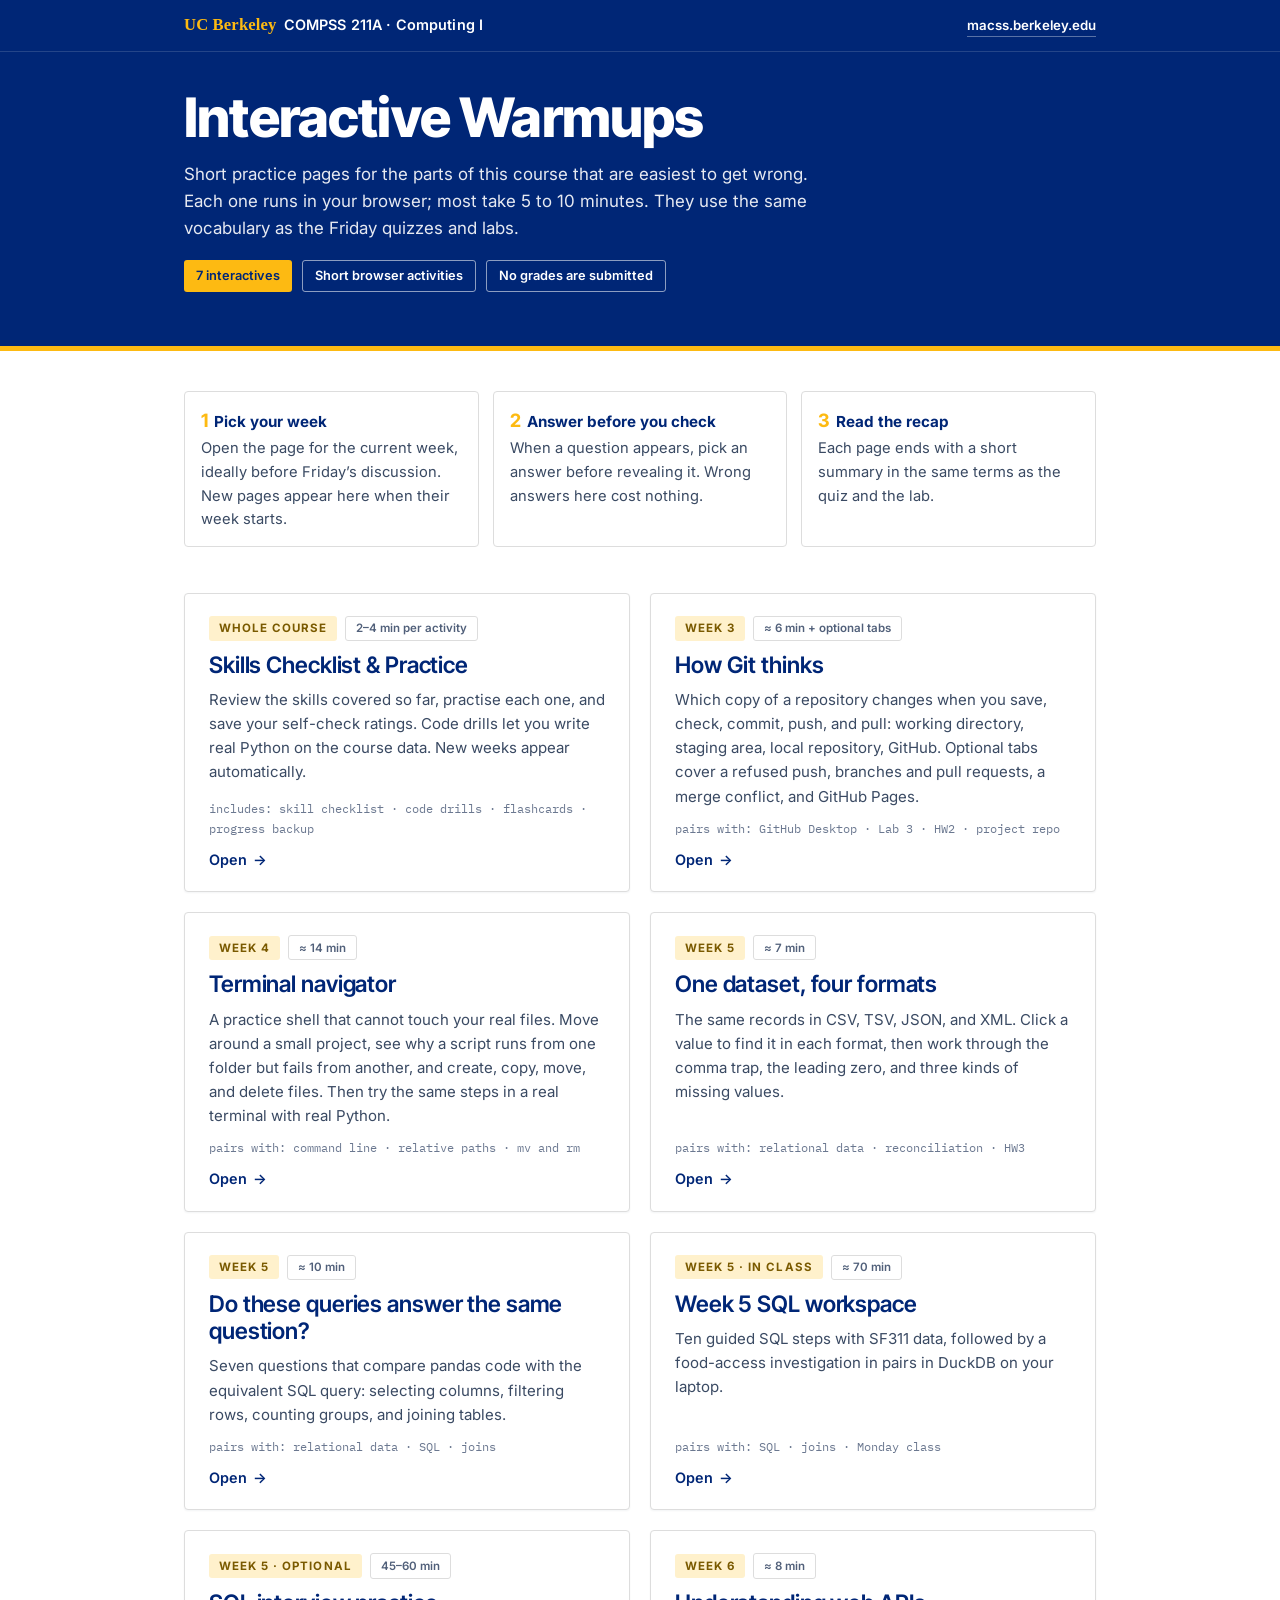
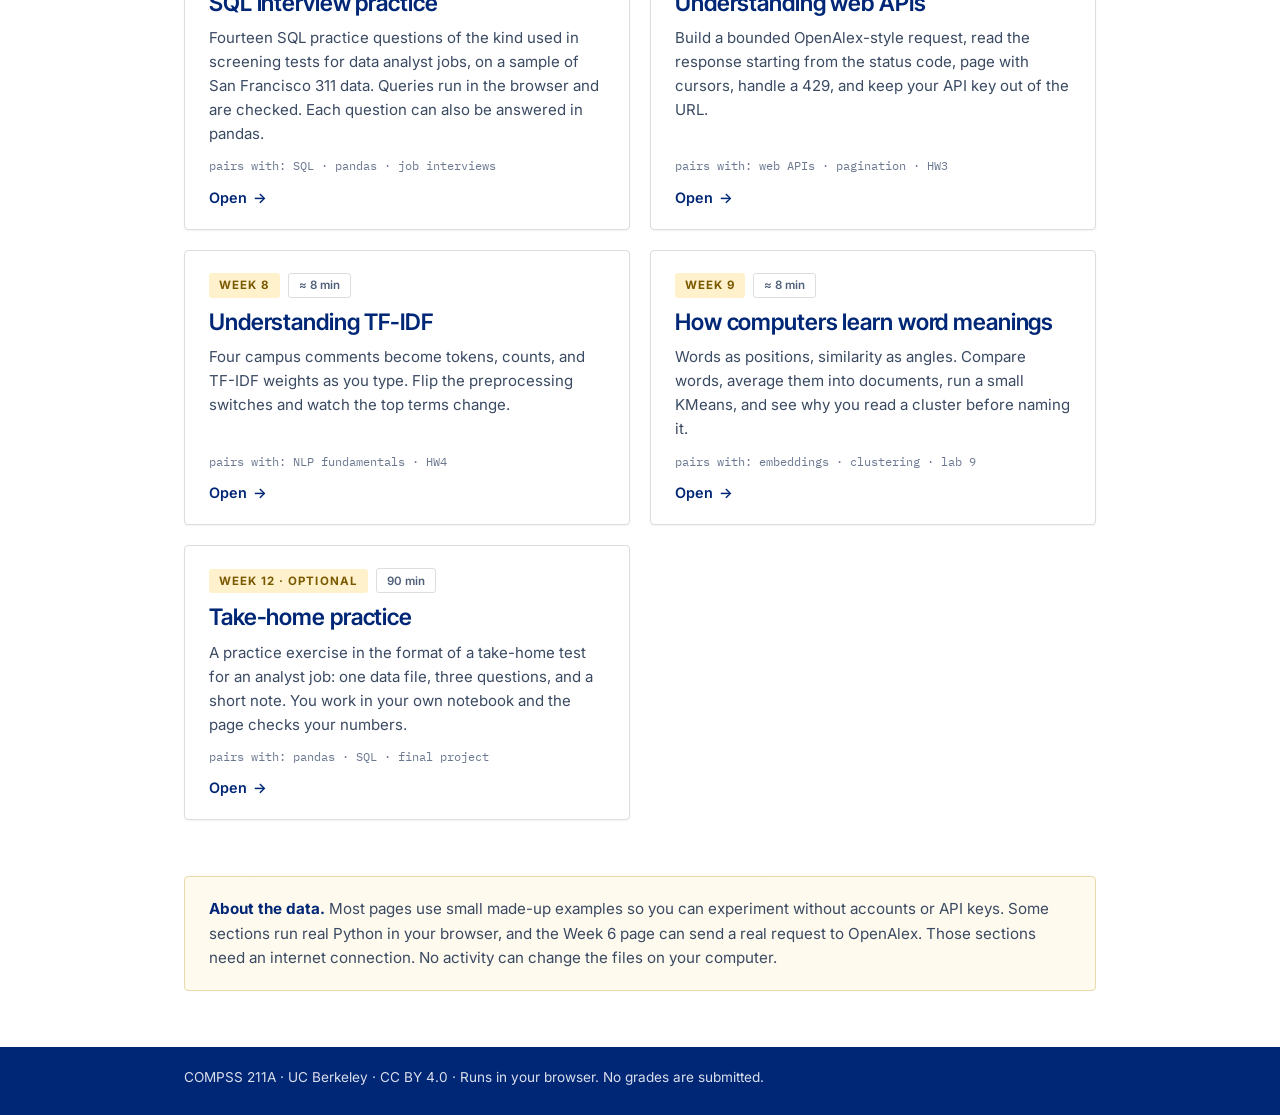
==== commit 5b384ce9: "Add a write-it-yourself step to the Week 5 workspace and reword its tasks - Workspace: new step 5 wr" ====
--- a/docs/index.html
+++ b/docs/index.html
@@ -198,7 +198,7 @@
     <span class="meta"><span class="week">Week 5</span><span class="mins">≈ 7 min</span></span>
     <h2>One dataset, four formats</h2>
     <p>The same records in CSV, TSV, JSON, and XML. Click a value to find it in each format, then work through the comma trap, the leading zero, and three kinds of missing values.</p>
-    <span class="quiz">pairs with: structured data &middot; reconciliation &middot; HW3</span>
+    <span class="quiz">pairs with: relational data &middot; reconciliation &middot; HW3</span>
     <span class="go">Open</span>
   </a>
 
@@ -206,14 +206,14 @@
     <span class="meta"><span class="week">Week 5</span><span class="mins">≈ 10 min</span></span>
     <h2>Do these queries answer the same question?</h2>
     <p>Seven questions that compare pandas code with the equivalent SQL query: selecting columns, filtering rows, counting groups, and joining tables.</p>
-    <span class="quiz">pairs with: structured data &middot; SQL &middot; joins</span>
+    <span class="quiz">pairs with: relational data &middot; SQL &middot; joins</span>
     <span class="go">Open</span>
   </a>
 
   <a class="card rise d7" data-open="2026-10-05T00:00:00-07:00" href="interactives/week05-sql-workspace.html">
     <span class="meta"><span class="week">Week 5 · in class</span><span class="mins">≈ 70 min</span></span>
     <h2>Week 5 SQL workspace</h2>
-    <p>Nine guided SQL steps with SF311 data, followed by a food-access investigation in pairs in DuckDB on your laptop.</p>
+    <p>Ten guided SQL steps with SF311 data, followed by a food-access investigation in pairs in DuckDB on your laptop.</p>
     <span class="quiz">pairs with: SQL &middot; joins &middot; Monday class</span>
     <span class="go">Open</span>
   </a>
